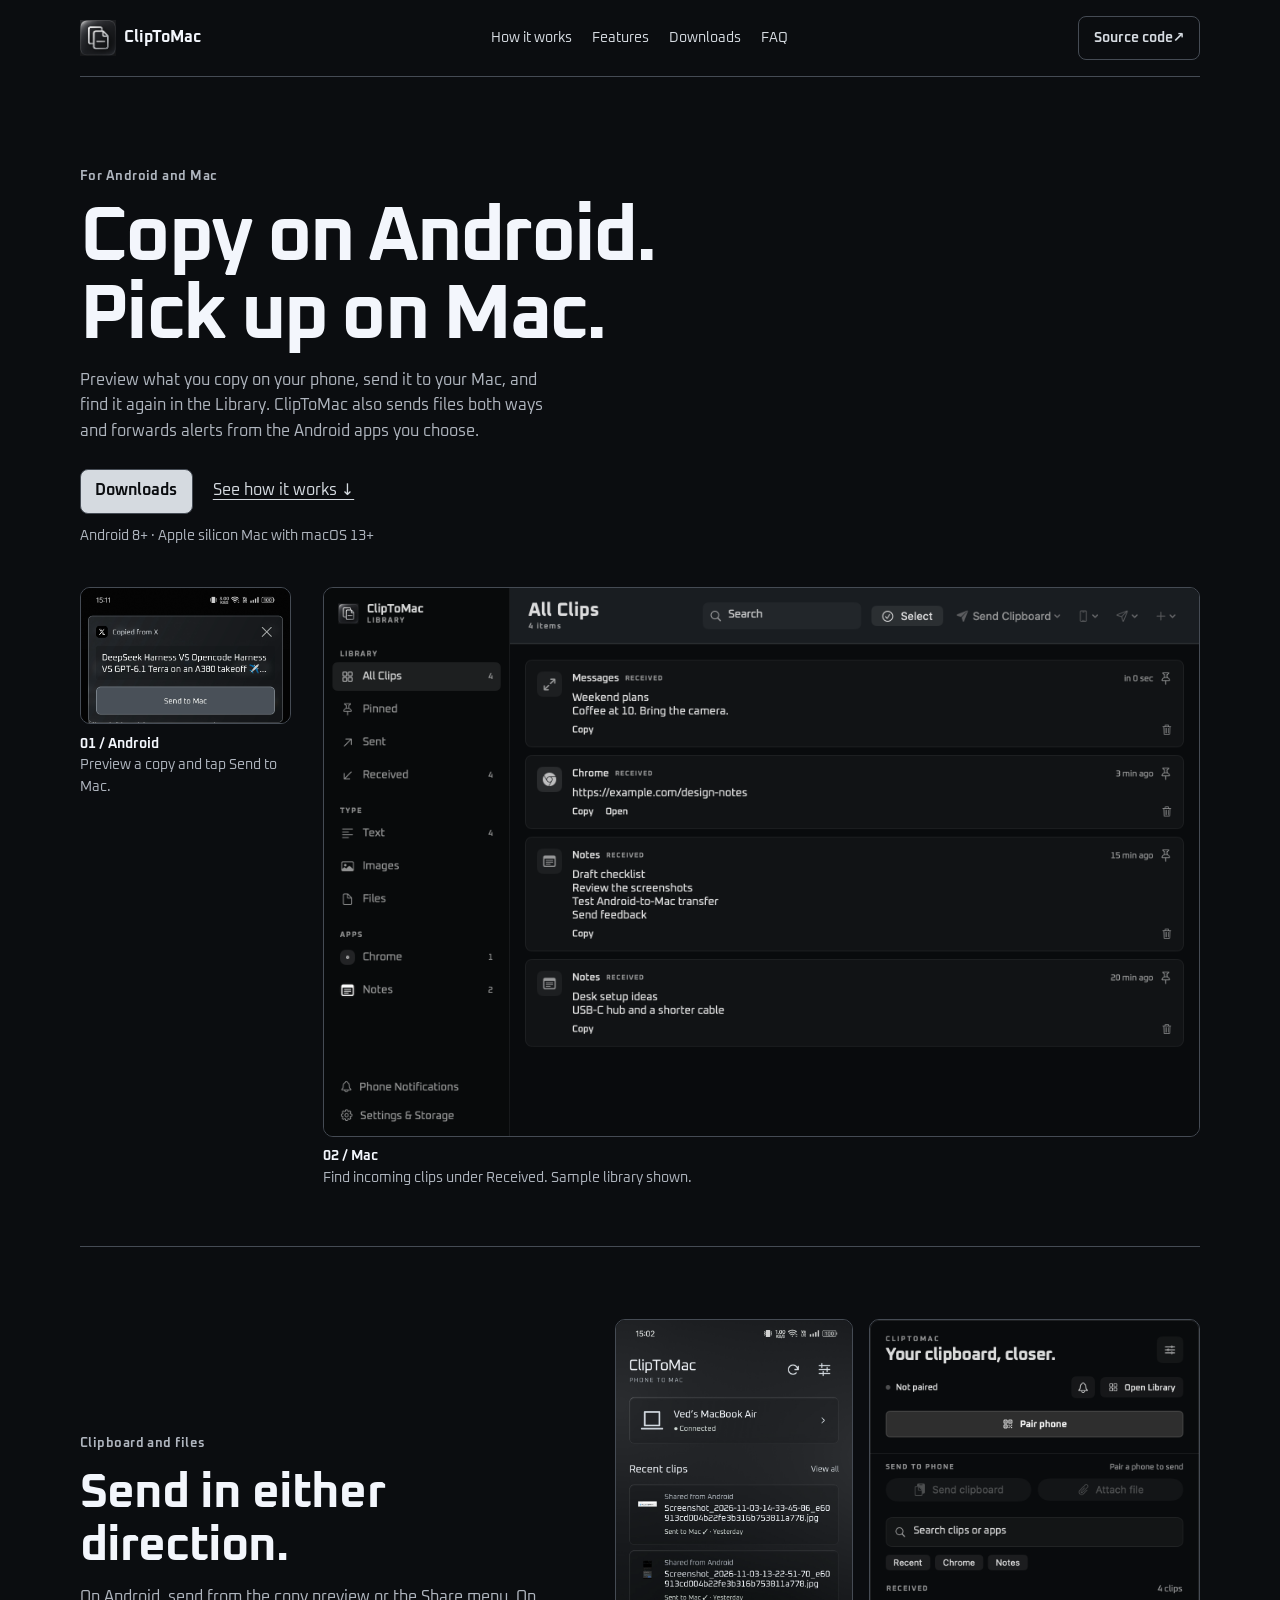
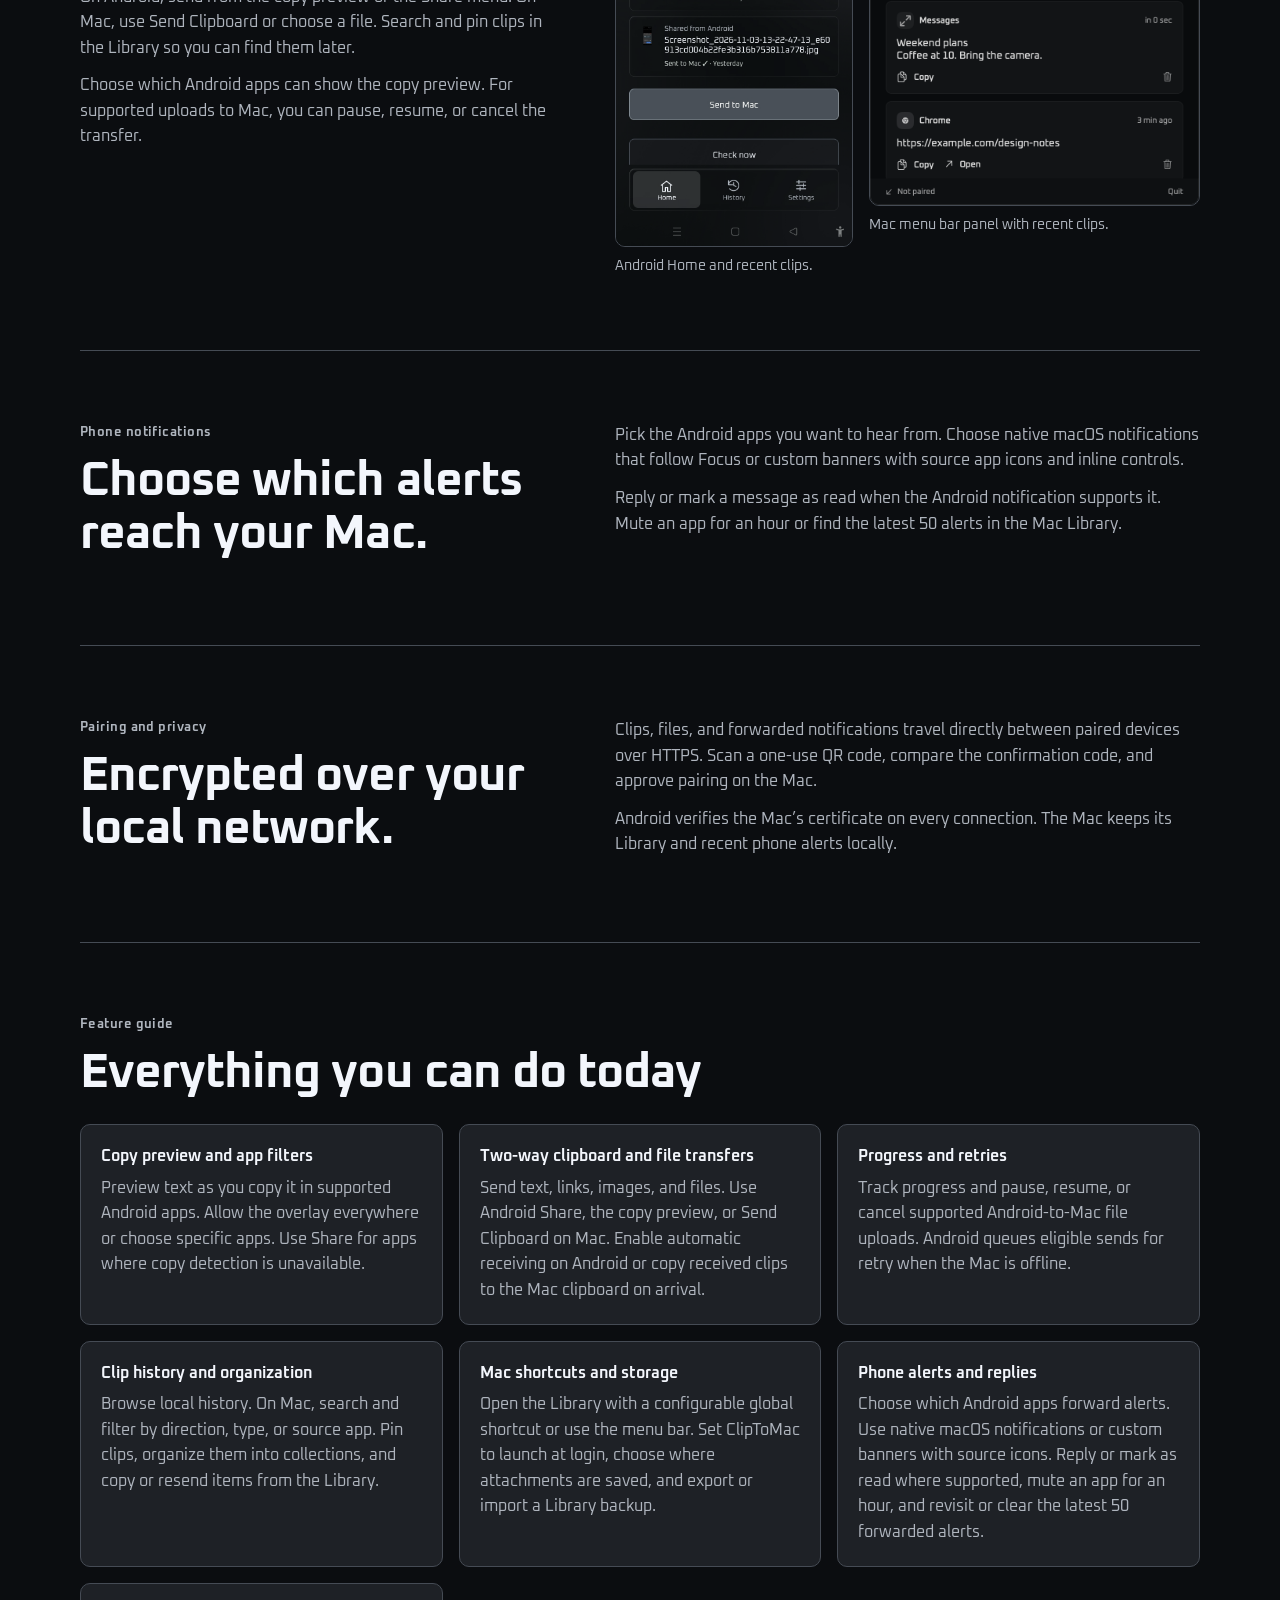
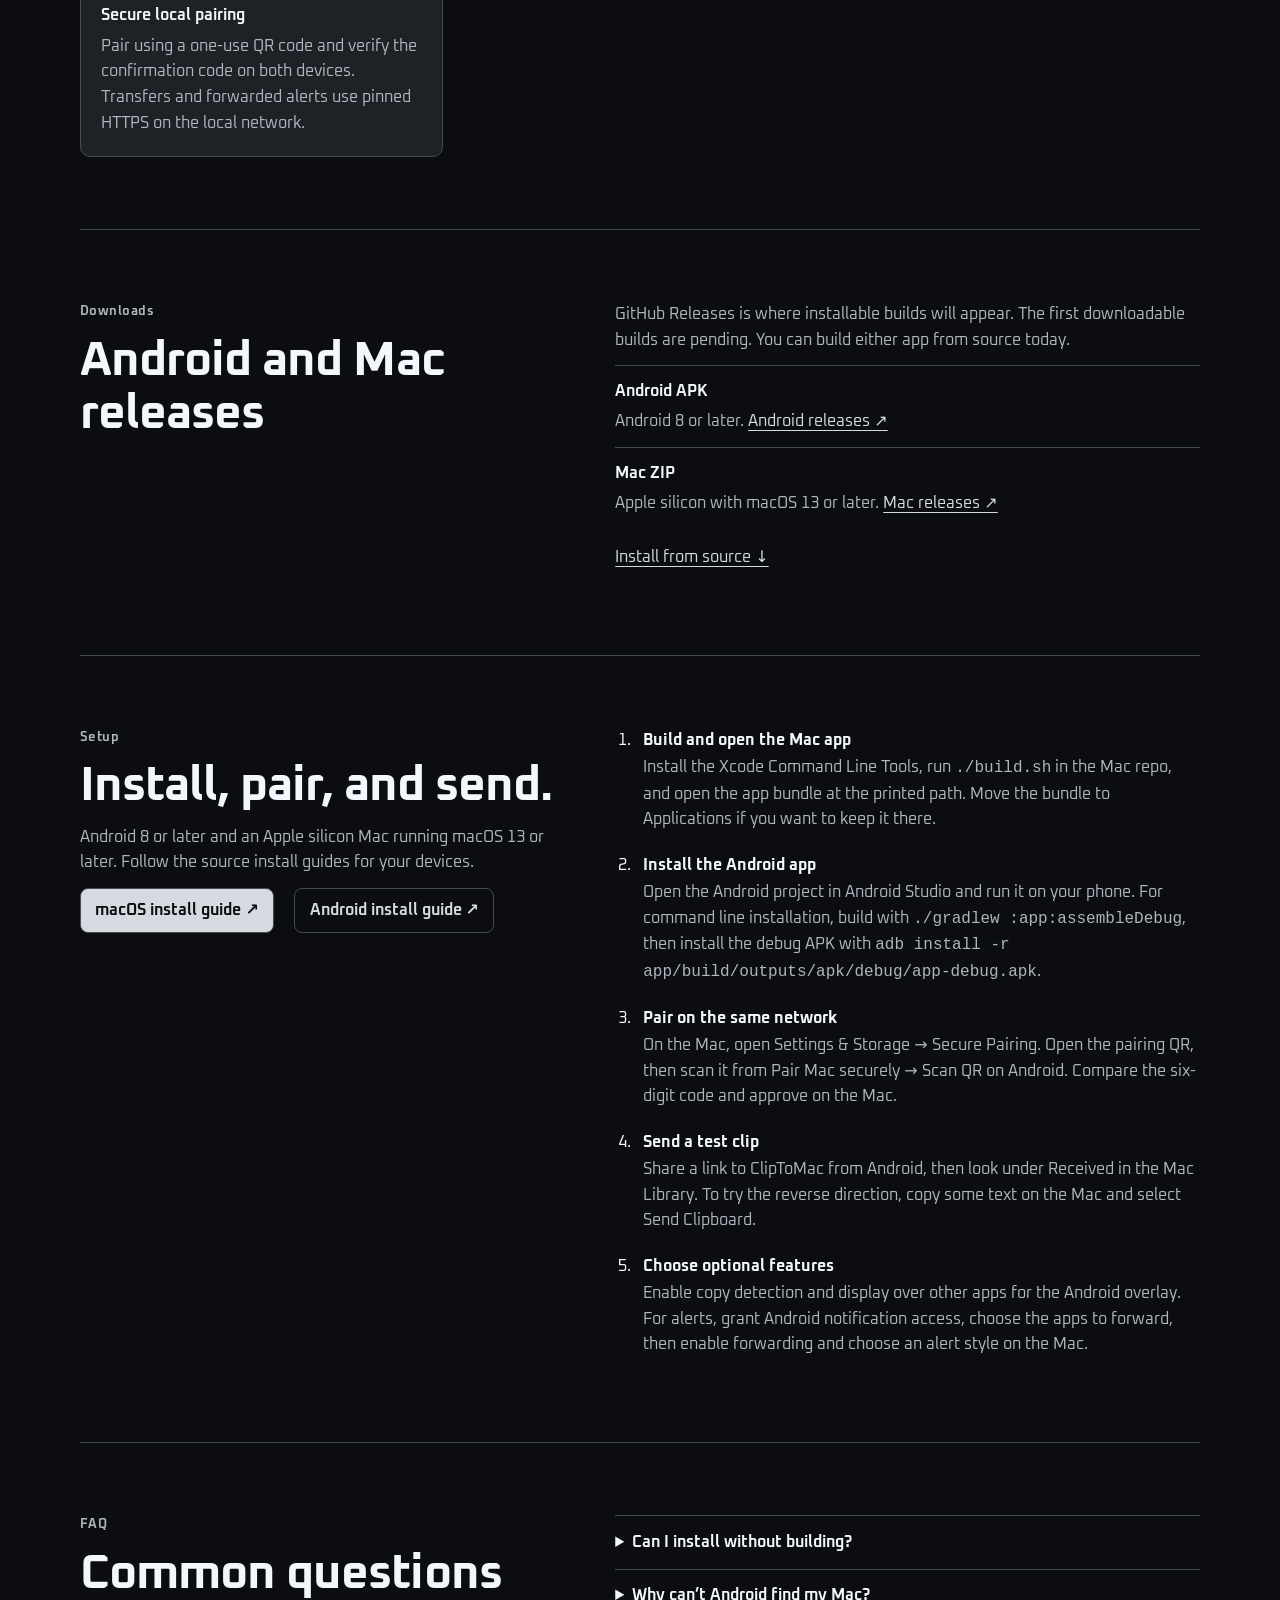
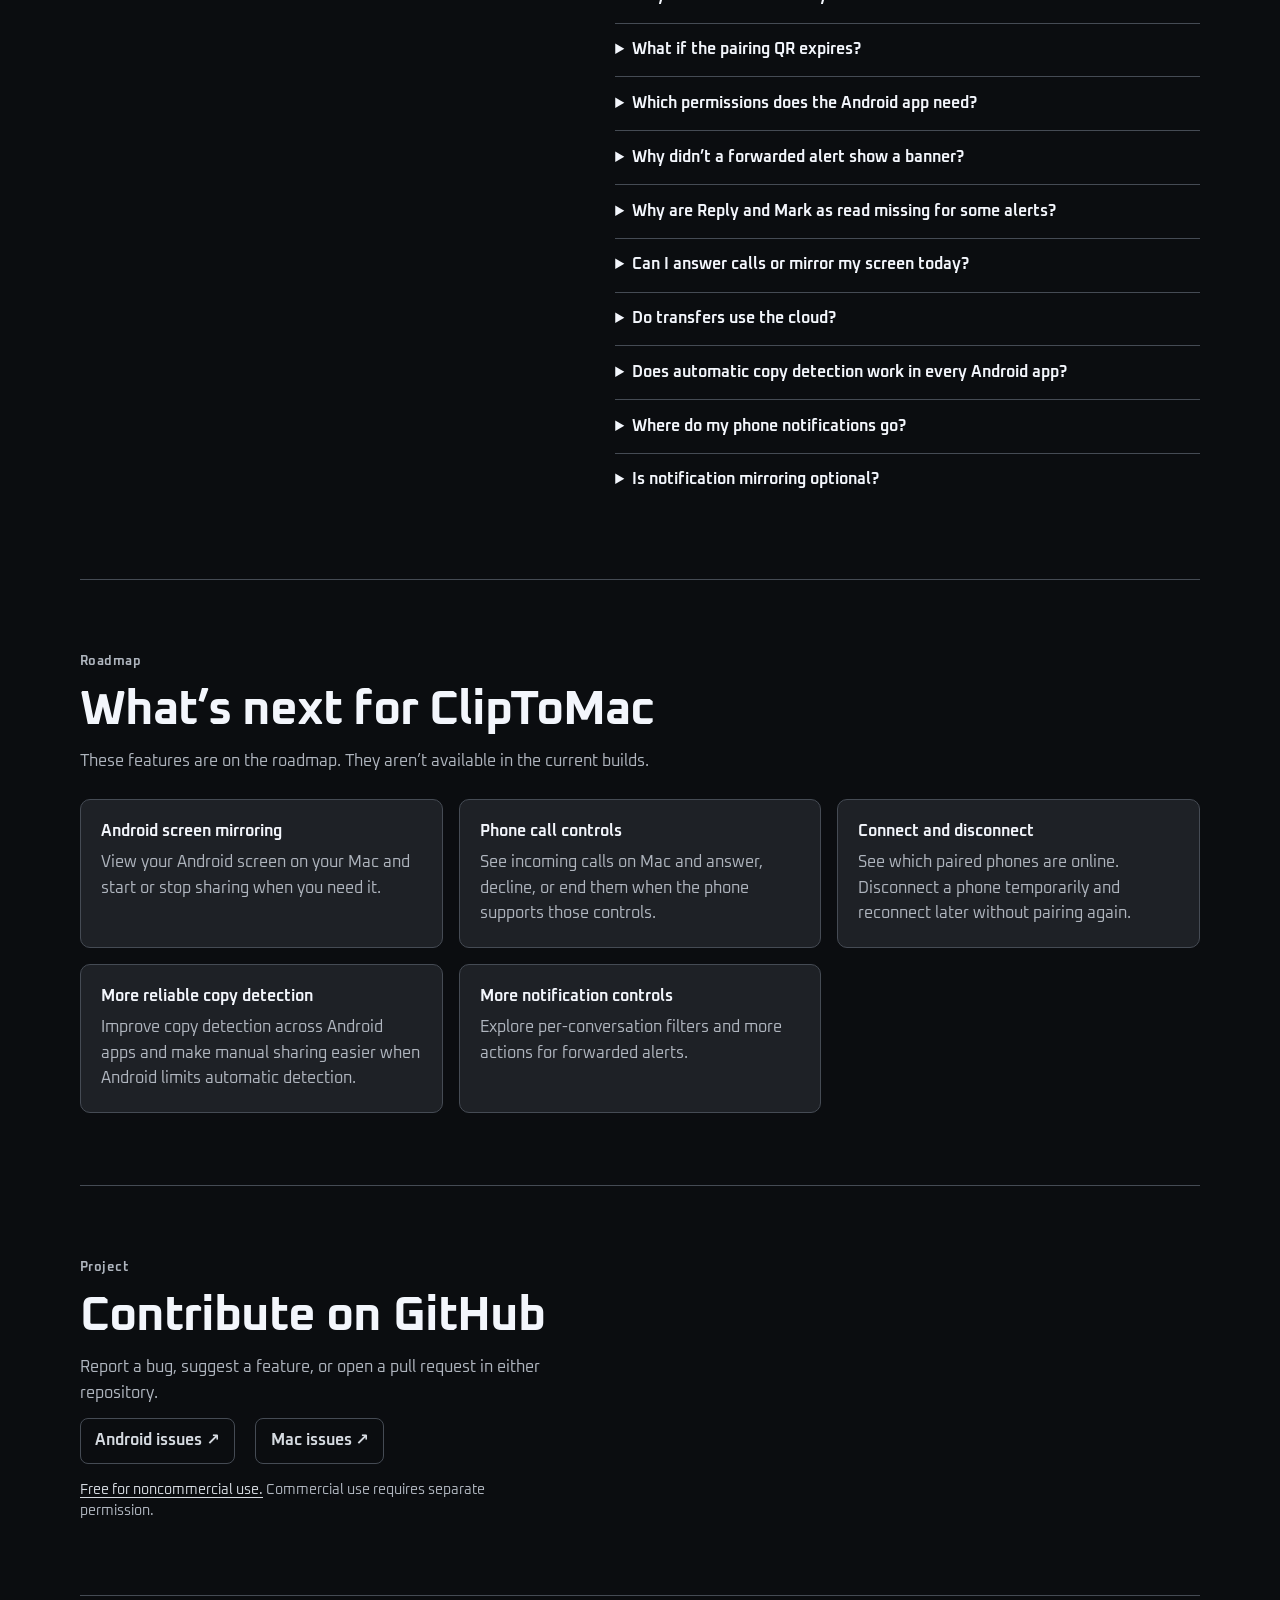
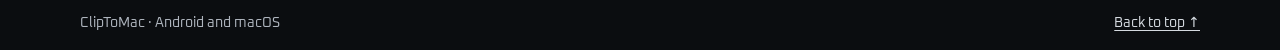
==== index.html @ dec657f2 "Publish ClipToMac website" ====
<!doctype html>
<html lang="en">
<head>
  <meta charset="utf-8">
  <meta name="viewport" content="width=device-width, initial-scale=1">
  <meta name="description" content="Move clips and files between Android and Mac, and see selected phone notifications on your desktop.">
  <meta name="theme-color" content="#0b0d10">
  <title>ClipToMac — Android and Mac, in sync</title>
  <link rel="icon" href="assets/cliptomac.png">
  <link rel="stylesheet" href="style.css">
</head>
<body>
  <a class="skip-link" href="#main">Skip to content</a>
  <header class="shell topbar">
    <a class="brand" href="#"><img src="assets/cliptomac.png" alt="" width="36" height="36">ClipToMac</a>
    <nav aria-label="Main"><a href="#features">How it works</a><a href="#all-features">Features</a><a href="#downloads">Downloads</a><a href="#faq">FAQ</a></nav>
    <a class="button quiet source-link" href="https://github.com/vedraj360/cliptomac-mac">Source code <span aria-hidden="true">↗</span></a>
  </header>
  <main id="main" class="shell">
    <section class="hero" aria-labelledby="hero-title">
      <div class="hero-copy">
        <p class="eyebrow">For Android and Mac</p>
        <h1 id="hero-title">Copy on Android.<br>Pick up on Mac.</h1>
        <p>Preview what you copy on your phone, send it to your Mac, and find it again in the Library. ClipToMac also sends files both ways and forwards alerts from the Android apps you choose.</p>
        <div class="hero-actions">
          <a class="button primary" href="#downloads">Downloads</a>
          <a href="#features">See how it works ↓</a>
        </div>
        <p class="hero-note">Android 8+ · Apple silicon Mac with macOS 13+</p>
      </div>
      <div id="screenshots" class="product-shots">
        <figure class="product-shot product-shot-phone">
          <img src="assets/android-copy-overlay.png" width="720" height="465" alt="ClipToMac copy preview on Android with a Send to Mac button">
          <figcaption><span>01 / Android</span> Preview a copy and tap Send to Mac.</figcaption>
        </figure>
        <figure class="product-shot product-shot-mac">
          <img src="assets/mac-library.png" width="2080" height="1300" alt="Mac Library with sample clips and filters for sent and received items">
          <figcaption><span>02 / Mac</span> Find incoming clips under Received. Sample library shown.</figcaption>
        </figure>
      </div>
    </section>

    <section id="features" class="section feature">
      <div>
        <p class="eyebrow">Clipboard and files</p>
        <h2>Send in either direction.</h2>
        <p>On Android, send from the copy preview or the Share menu. On Mac, use Send Clipboard or choose a file. Search and pin clips in the Library so you can find them later.</p>
        <p>Choose which Android apps can show the copy preview. For supported uploads to Mac, you can pause, resume, or cancel the transfer.</p>
      </div>
      <div class="feature-captures">
        <figure class="product-shot">
          <img src="assets/android-home.png" width="720" height="1604" loading="lazy" alt="Android Home showing the connected Mac, recent clips, and Send to Mac in Oxanium">
          <figcaption>Android Home and recent clips.</figcaption>
        </figure>
        <figure class="product-shot">
          <img src="assets/mac-menu.png" width="840" height="1240" loading="lazy" alt="ClipToMac menu bar panel with sample clips, search, and Open Library">
          <figcaption>Mac menu bar panel with recent clips.</figcaption>
        </figure>
      </div>
    </section>

    <section id="notifications" class="section split">
      <div><p class="eyebrow">Phone notifications</p><h2>Choose which alerts reach your Mac.</h2></div>
      <div>
        <p>Pick the Android apps you want to hear from. Choose native macOS notifications that follow Focus or custom banners with source app icons and inline controls.</p>
        <p>Reply or mark a message as read when the Android notification supports it. Mute an app for an hour or find the latest 50 alerts in the Mac Library.</p>
      </div>
    </section>

    <section id="security" class="section split">
      <div><p class="eyebrow">Pairing and privacy</p><h2>Encrypted over your local network.</h2></div>
      <div>
        <p>Clips, files, and forwarded notifications travel directly between paired devices over HTTPS. Scan a one-use QR code, compare the confirmation code, and approve pairing on the Mac.</p>
        <p>Android verifies the Mac’s certificate on every connection. The Mac keeps its Library and recent phone alerts locally.</p>
      </div>
    </section>

    <section id="all-features" class="section">
      <p class="eyebrow">Feature guide</p>
      <h2>Everything you can do today</h2>
      <dl class="feature-grid">
        <div><dt>Copy preview and app filters</dt><dd>Preview text as you copy it in supported Android apps. Allow the overlay everywhere or choose specific apps. Use Share for apps where copy detection is unavailable.</dd></div>
        <div><dt>Two-way clipboard and file transfers</dt><dd>Send text, links, images, and files. Use Android Share, the copy preview, or Send Clipboard on Mac. Enable automatic receiving on Android or copy received clips to the Mac clipboard on arrival.</dd></div>
        <div><dt>Progress and retries</dt><dd>Track progress and pause, resume, or cancel supported Android-to-Mac file uploads. Android queues eligible sends for retry when the Mac is offline.</dd></div>
        <div><dt>Clip history and organization</dt><dd>Browse local history. On Mac, search and filter by direction, type, or source app. Pin clips, organize them into collections, and copy or resend items from the Library.</dd></div>
        <div><dt>Mac shortcuts and storage</dt><dd>Open the Library with a configurable global shortcut or use the menu bar. Set ClipToMac to launch at login, choose where attachments are saved, and export or import a Library backup.</dd></div>
        <div><dt>Phone alerts and replies</dt><dd>Choose which Android apps forward alerts. Use native macOS notifications or custom banners with source icons. Reply or mark as read where supported, mute an app for an hour, and revisit or clear the latest 50 forwarded alerts.</dd></div>
        <div><dt>Secure local pairing</dt><dd>Pair using a one-use QR code and verify the confirmation code on both devices. Transfers and forwarded alerts use pinned HTTPS on the local network.</dd></div>
      </dl>
    </section>

    <section id="downloads" class="section split">
      <div><p class="eyebrow">Downloads</p><h2>Android and Mac releases</h2></div>
      <div>
        <p>GitHub Releases is where installable builds will appear. The first downloadable builds are pending. You can build either app from source today.</p>
        <dl class="feature-list">
          <div><dt>Android APK</dt><dd>Android 8 or later. <a href="https://github.com/vedraj360/cliptomac-android/releases">Android releases ↗</a></dd></div>
          <div><dt>Mac ZIP</dt><dd>Apple silicon with macOS 13 or later. <a href="https://github.com/vedraj360/cliptomac-mac/releases">Mac releases ↗</a></dd></div>
        </dl>
        <p><a href="#setup">Install from source ↓</a></p>
      </div>
    </section>

    <section id="setup" class="section setup">
      <div>
        <p class="eyebrow">Setup</p>
        <h2>Install, pair, and send.</h2>
        <p>Android 8 or later and an Apple silicon Mac running macOS 13 or later. Follow the source install guides for your devices.</p>
        <div class="setup-links">
          <a class="button primary" href="https://github.com/vedraj360/cliptomac-mac#install-from-source">macOS install guide ↗</a>
          <a class="button quiet" href="https://github.com/vedraj360/cliptomac-android#install-from-source">Android install guide ↗</a>
        </div>
      </div>
      <ol>
        <li><div><h3>Build and open the Mac app</h3><p>Install the Xcode Command Line Tools, run <code>./build.sh</code> in the Mac repo, and open the app bundle at the printed path. Move the bundle to Applications if you want to keep it there.</p></div></li>
        <li><div><h3>Install the Android app</h3><p>Open the Android project in Android Studio and run it on your phone. For command line installation, build with <code>./gradlew :app:assembleDebug</code>, then install the debug APK with <code>adb install -r app/build/outputs/apk/debug/app-debug.apk</code>.</p></div></li>
        <li><div><h3>Pair on the same network</h3><p>On the Mac, open Settings &amp; Storage → Secure Pairing. Open the pairing QR, then scan it from Pair Mac securely → Scan QR on Android. Compare the six-digit code and approve on the Mac.</p></div></li>
        <li><div><h3>Send a test clip</h3><p>Share a link to ClipToMac from Android, then look under Received in the Mac Library. To try the reverse direction, copy some text on the Mac and select Send Clipboard.</p></div></li>
        <li><div><h3>Choose optional features</h3><p>Enable copy detection and display over other apps for the Android overlay. For alerts, grant Android notification access, choose the apps to forward, then enable forwarding and choose an alert style on the Mac.</p></div></li>
      </ol>
    </section>

    <section id="faq" class="section faq">
      <div><p class="eyebrow">FAQ</p><h2>Common questions</h2></div>
      <div>
        <details><summary>Can I install without building?</summary><p>Check Downloads for installable releases. The source guides below Downloads cover building either app today.</p></details>
        <details><summary>Why can’t Android find my Mac?</summary><p>Keep ClipToMac open on the Mac and check that both devices are on the same network. Guest Wi-Fi can isolate devices. If macOS asks for local network access, allow ClipToMac to connect.</p></details>
        <details><summary>What if the pairing QR expires?</summary><p>Open a fresh pairing QR on the Mac and scan it again. Compare the six-digit code before approving.</p></details>
        <details><summary>Which permissions does the Android app need?</summary><p>Camera access is used to scan a pairing QR. The copy overlay uses accessibility and display-over-other-apps access. Notification forwarding uses notification access. You can share clips manually without enabling the overlay or forwarding.</p></details>
        <details><summary>Why didn’t a forwarded alert show a banner?</summary><p>Check app selection and forwarding on both devices. For macOS notifications, also check ClipToMac’s notification permissions, banner style, and the active Focus. The Library keeps recent forwarded alerts.</p></details>
        <details><summary>Why are Reply and Mark as read missing for some alerts?</summary><p>ClipToMac only offers actions that the Android notification supports. In macOS Notification Center, some actions may be under Options.</p></details>
        <details><summary>Can I answer calls or mirror my screen today?</summary><p>Call controls and screen mirroring are on the roadmap.</p></details>
        <details><summary>Do transfers use the cloud?</summary><p>Transfers go directly between paired devices on your local network using pinned HTTPS.</p></details>
        <details><summary>Does automatic copy detection work in every Android app?</summary><p>Android and the source app can limit copy detection. Use the Android Share menu if a copy is missed.</p></details>
        <details><summary>Where do my phone notifications go?</summary><p>Choose native macOS notifications for Notification Center and Focus, or custom banners for the source app icon and inline controls. The Mac Library keeps the latest 50 forwarded alerts locally. You can clear them there.</p></details>
        <details><summary>Is notification mirroring optional?</summary><p>Yes. Enable notification access on Android and choose which apps can forward alerts. You can turn forwarding off at any time.</p></details>
      </div>
    </section>

    <section id="roadmap" class="section">
      <p class="eyebrow">Roadmap</p>
      <h2>What’s next for ClipToMac</h2>
      <p>These features are on the roadmap. They aren’t available in the current builds.</p>
      <dl class="feature-grid">
        <div><dt>Android screen mirroring</dt><dd>View your Android screen on your Mac and start or stop sharing when you need it.</dd></div>
        <div><dt>Phone call controls</dt><dd>See incoming calls on Mac and answer, decline, or end them when the phone supports those controls.</dd></div>
        <div><dt>Connect and disconnect</dt><dd>See which paired phones are online. Disconnect a phone temporarily and reconnect later without pairing again.</dd></div>
        <div><dt>More reliable copy detection</dt><dd>Improve copy detection across Android apps and make manual sharing easier when Android limits automatic detection.</dd></div>
        <div><dt>More notification controls</dt><dd>Explore per-conversation filters and more actions for forwarded alerts.</dd></div>
      </dl>
    </section>

    <section id="contribute" class="section contribute">
      <p class="eyebrow">Project</p>
      <h2>Contribute on GitHub</h2>
      <p>Report a bug, suggest a feature, or open a pull request in either repository.</p>
      <div class="setup-links">
        <a class="button quiet" href="https://github.com/vedraj360/cliptomac-android/issues">Android issues ↗</a>
        <a class="button quiet" href="https://github.com/vedraj360/cliptomac-mac/issues">Mac issues ↗</a>
      </div>
      <p class="license"><a href="https://github.com/vedraj360/cliptomac-mac/blob/main/LICENSE">Free for noncommercial use.</a> Commercial use requires separate permission.</p>
    </section>
  </main>
  <footer class="shell"><span>ClipToMac · Android and macOS</span><a href="#">Back to top ↑</a></footer>
</body>
</html>
---- style.css ----
@font-face {
  font-family: Oxanium;
  src: url("assets/fonts/oxanium-latin.woff2") format("woff2");
  font-style: normal;
  font-weight: 400 800;
  font-display: swap;
}

:root {
  color-scheme: dark;
  --bg: #0b0d10;
  --surface: #1e2126;
  --ink: #f3f6fc;
  --muted: #afb5be;
  --accent: #d5dae0;
  --line: #454b54;
}

* { box-sizing: border-box; }

body {
  margin: 0;
  background: var(--bg);
  color: var(--ink);
  font: 1rem/1.6 Oxanium, system-ui, sans-serif;
}

.shell { width: min(1120px, calc(100% - 2.5rem)); margin-inline: auto; }
a { color: var(--accent); text-underline-offset: .22em; }
a:hover { color: var(--ink); }
:focus-visible { outline: 2px solid var(--accent); outline-offset: 4px; }
.skip-link { position: absolute; left: 1rem; top: 1rem; transform: translateY(-200%); padding: .5rem 1rem; background: var(--surface); }
.skip-link:focus { transform: none; }

.topbar, .brand, nav, .hero-actions, .setup-links, footer {
  display: flex;
  flex-wrap: wrap;
  align-items: center;
  gap: .75rem 1.25rem;
}

.topbar, footer { justify-content: space-between; padding-block: 1rem; }
.topbar { border-bottom: 1px solid var(--line); }
.brand { gap: .5rem; color: var(--ink); font-weight: 700; }
.brand, nav a, .button { text-decoration: none; }
nav, footer, .source-link { font-size: .875rem; }

.button {
  display: inline-flex;
  align-items: center;
  min-height: 44px;
  padding: .55rem .9rem;
  border: 1px solid var(--line);
  border-radius: 8px;
  font-weight: 650;
}

.button.primary { background: var(--accent); color: var(--bg); }
.button.primary:hover { background: var(--ink); }
.button.quiet:hover { background: var(--surface); }

h1, h2, h3, p { margin: 0 0 .75rem; }
h1 { font-size: clamp(2.55rem, 6vw, 5.2rem); line-height: 1.02; letter-spacing: -.035em; }
h2 { font-size: clamp(1.8rem, 4vw, 3rem); line-height: 1.1; letter-spacing: -.02em; }
h3 { font-size: 1rem; line-height: 1.4; }
p, figcaption, footer { color: var(--muted); }
.eyebrow { font-size: .8rem; font-weight: 650; letter-spacing: .035em; }
.hero { padding-block: clamp(3rem, 7vw, 6rem) 3.5rem; border-bottom: 1px solid var(--line); }
.hero-copy > p:not(.eyebrow) { max-width: 53ch; }
.hero-actions { margin-block: 1.5rem .75rem; }
.hero-note { font-size: .85rem; }

.product-shots {
  display: grid;
  grid-template-columns: minmax(0, .24fr) minmax(0, 1fr);
  align-items: start;
  gap: clamp(1rem, 3vw, 2rem);
  margin-top: 2.5rem;
}

.product-shot { margin: 0; }
.product-shot img { display: block; width: 100%; height: auto; border: 1px solid var(--line); border-radius: 10px; }
figcaption { margin-top: .6rem; font-size: .85rem; }
figcaption span { display: block; color: var(--ink); font-weight: 650; }

.section { padding-block: clamp(2.5rem, 6vw, 4.5rem); border-bottom: 1px solid var(--line); }
.split, .setup, .faq, .feature { display: grid; grid-template-columns: minmax(0, 1fr) minmax(0, 1.2fr); gap: 1.5rem 3rem; align-items: start; }
.feature { align-items: center; }
.feature p, .contribute p { max-width: 56ch; }
.feature-captures { display: grid; grid-template-columns: minmax(0, .72fr) minmax(0, 1fr); align-items: start; gap: 1rem; }
.setup ol { margin: 0; padding-left: 1.25rem; }
.setup li { padding-left: .5rem; }
.setup li + li { margin-top: 1.25rem; }
.setup h3 { margin-bottom: .25rem; }
.setup code { overflow-wrap: anywhere; }
details { border-top: 1px solid var(--line); padding-block: .85rem; }
details p { margin: .65rem 0 0; }
summary { cursor: pointer; font-weight: 650; }
.license { margin: 1rem 0 0; font-size: .85rem; }

@media (max-width: 650px) {
  .topbar nav { order: 1; width: 100%; }
  .product-shots, .split, .setup, .faq, .feature { grid-template-columns: 1fr; }
  .product-shot-phone { width: min(62%, 210px); justify-self: center; }
}

.feature-list { margin: 0 0 1rem; }
.feature-list > div { padding-block: .8rem; border-top: 1px solid var(--line); }
.feature-list dt { font-weight: 650; }
.feature-list dd { margin: .25rem 0 0; color: var(--muted); }

.feature-grid {
  display: grid;
  grid-template-columns: repeat(auto-fit, minmax(min(100%, 17rem), 1fr));
  gap: 1rem;
  margin: 1.5rem 0 0;
}

.feature-grid > div {
  padding: 1.25rem;
  border: 1px solid var(--line);
  border-radius: 10px;
  background: var(--surface);
}

.feature-grid dt { font-weight: 650; line-height: 1.4; }
.feature-grid dd { margin: .5rem 0 0; color: var(--muted); }
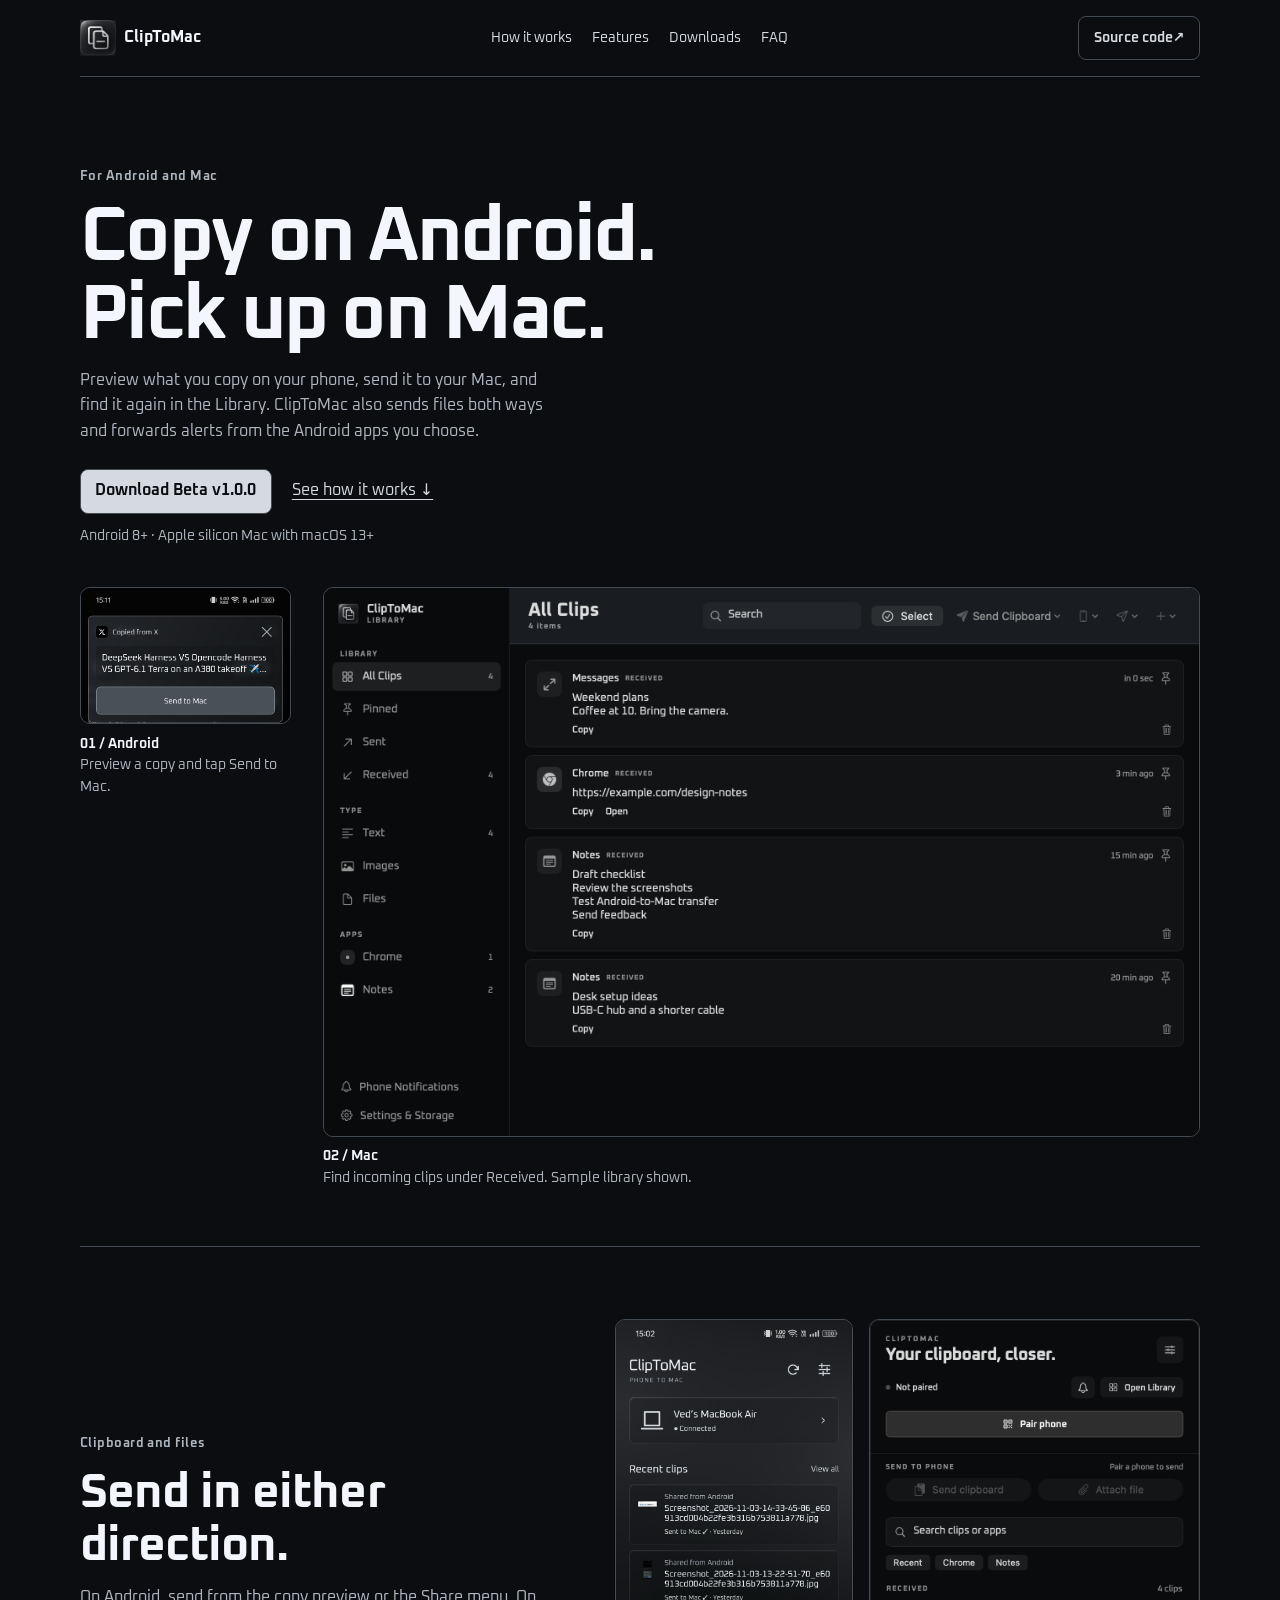
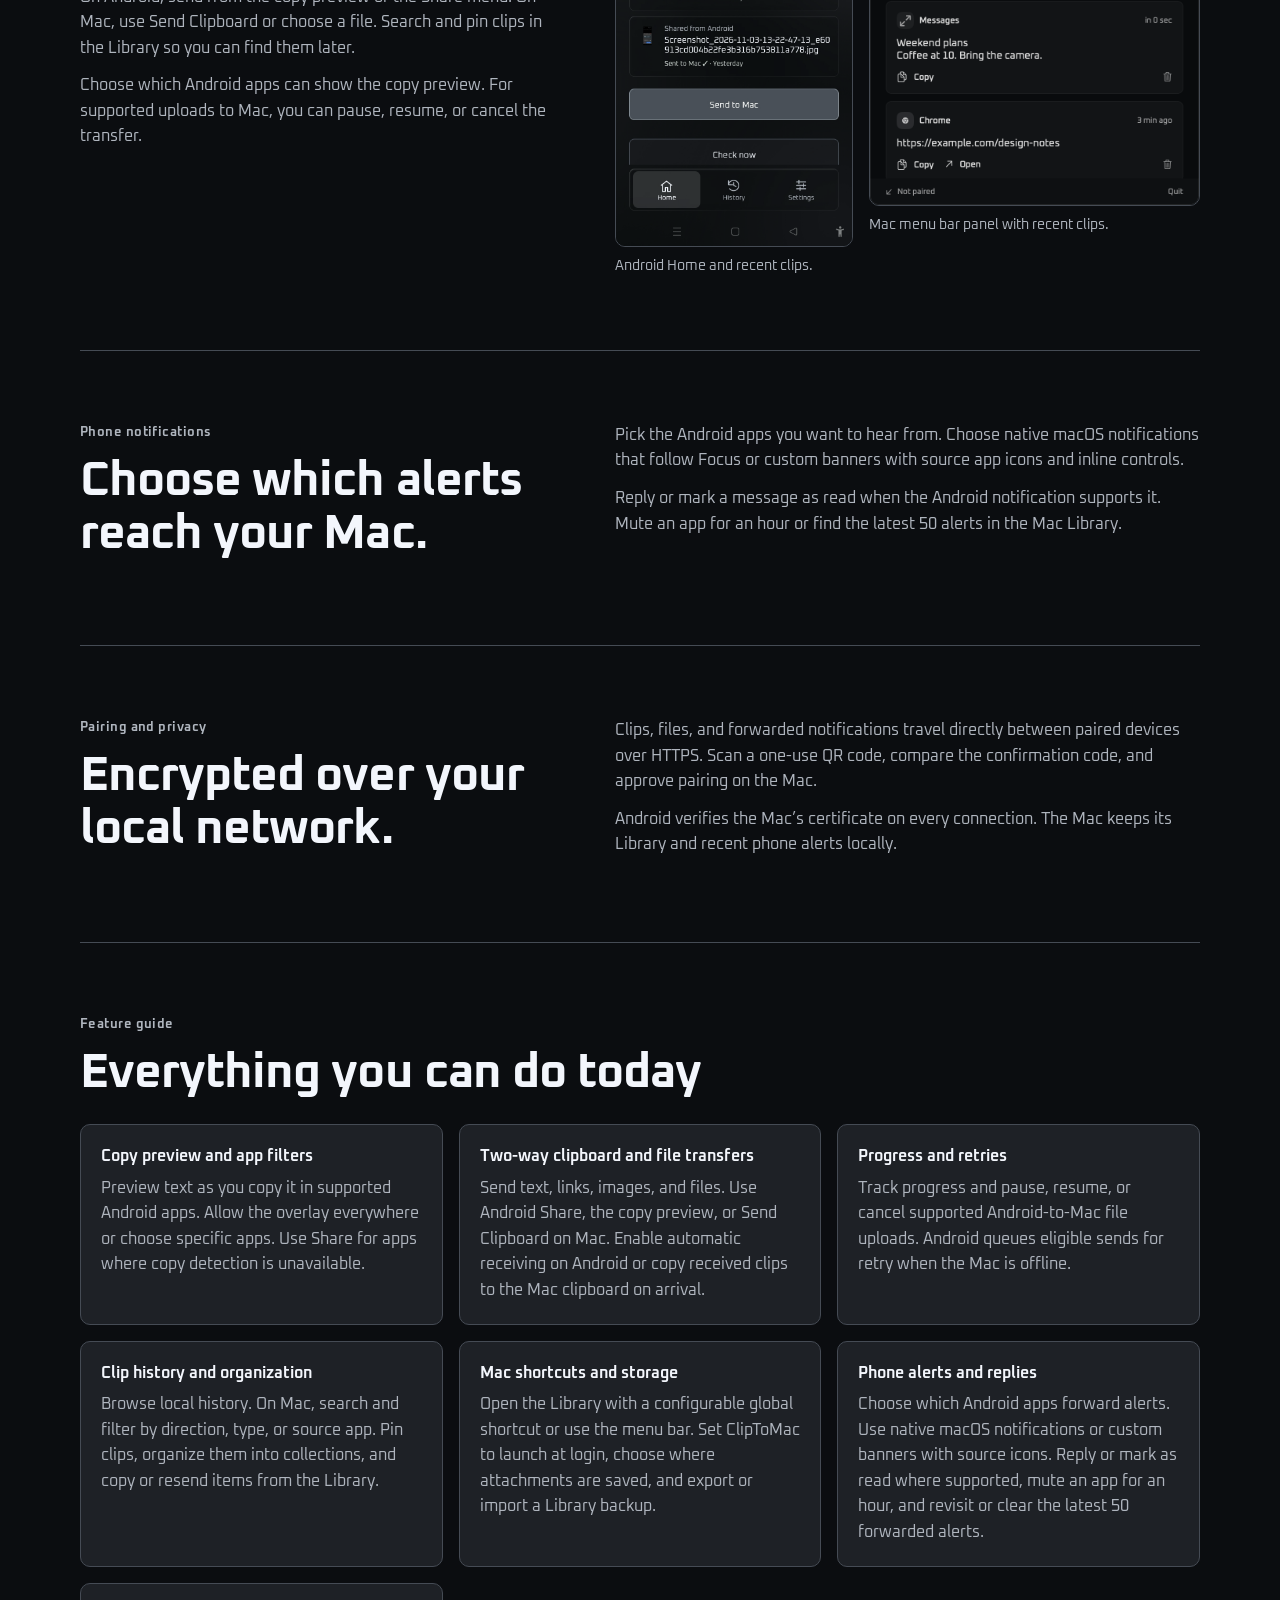
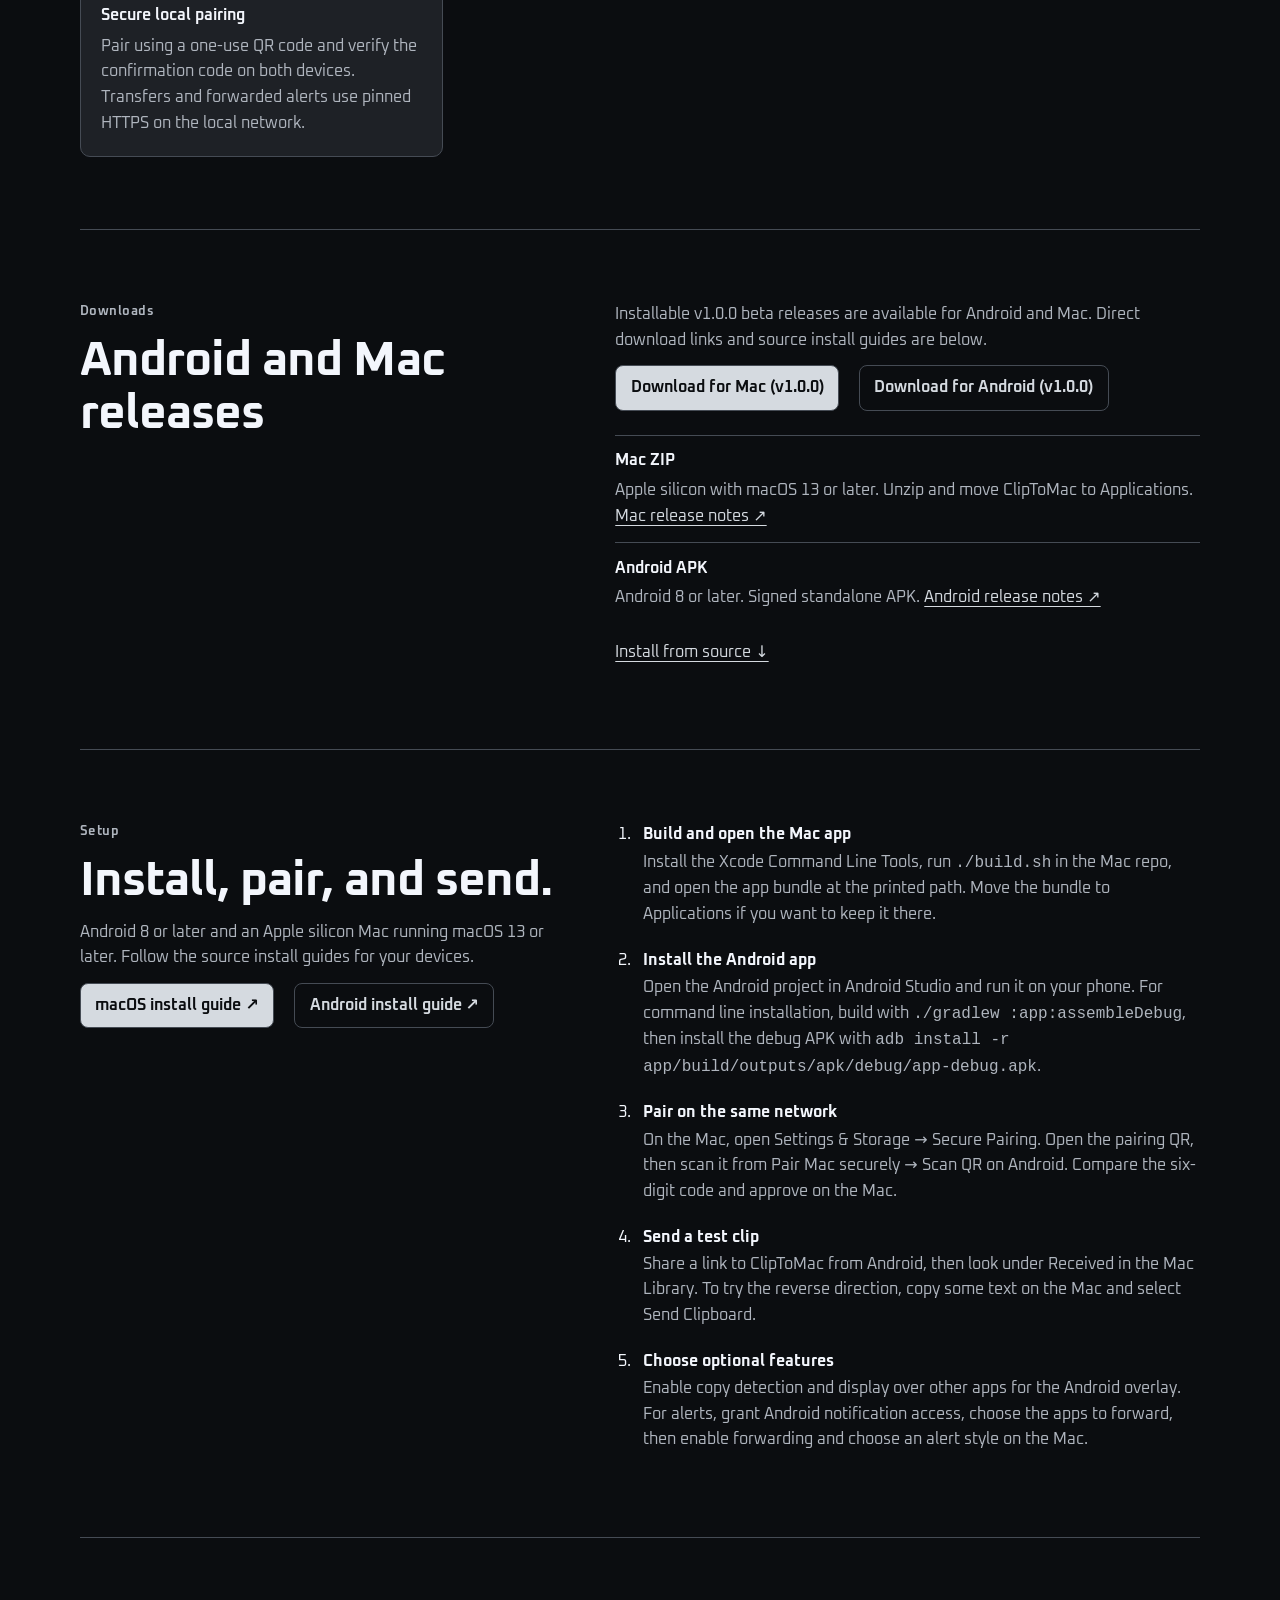
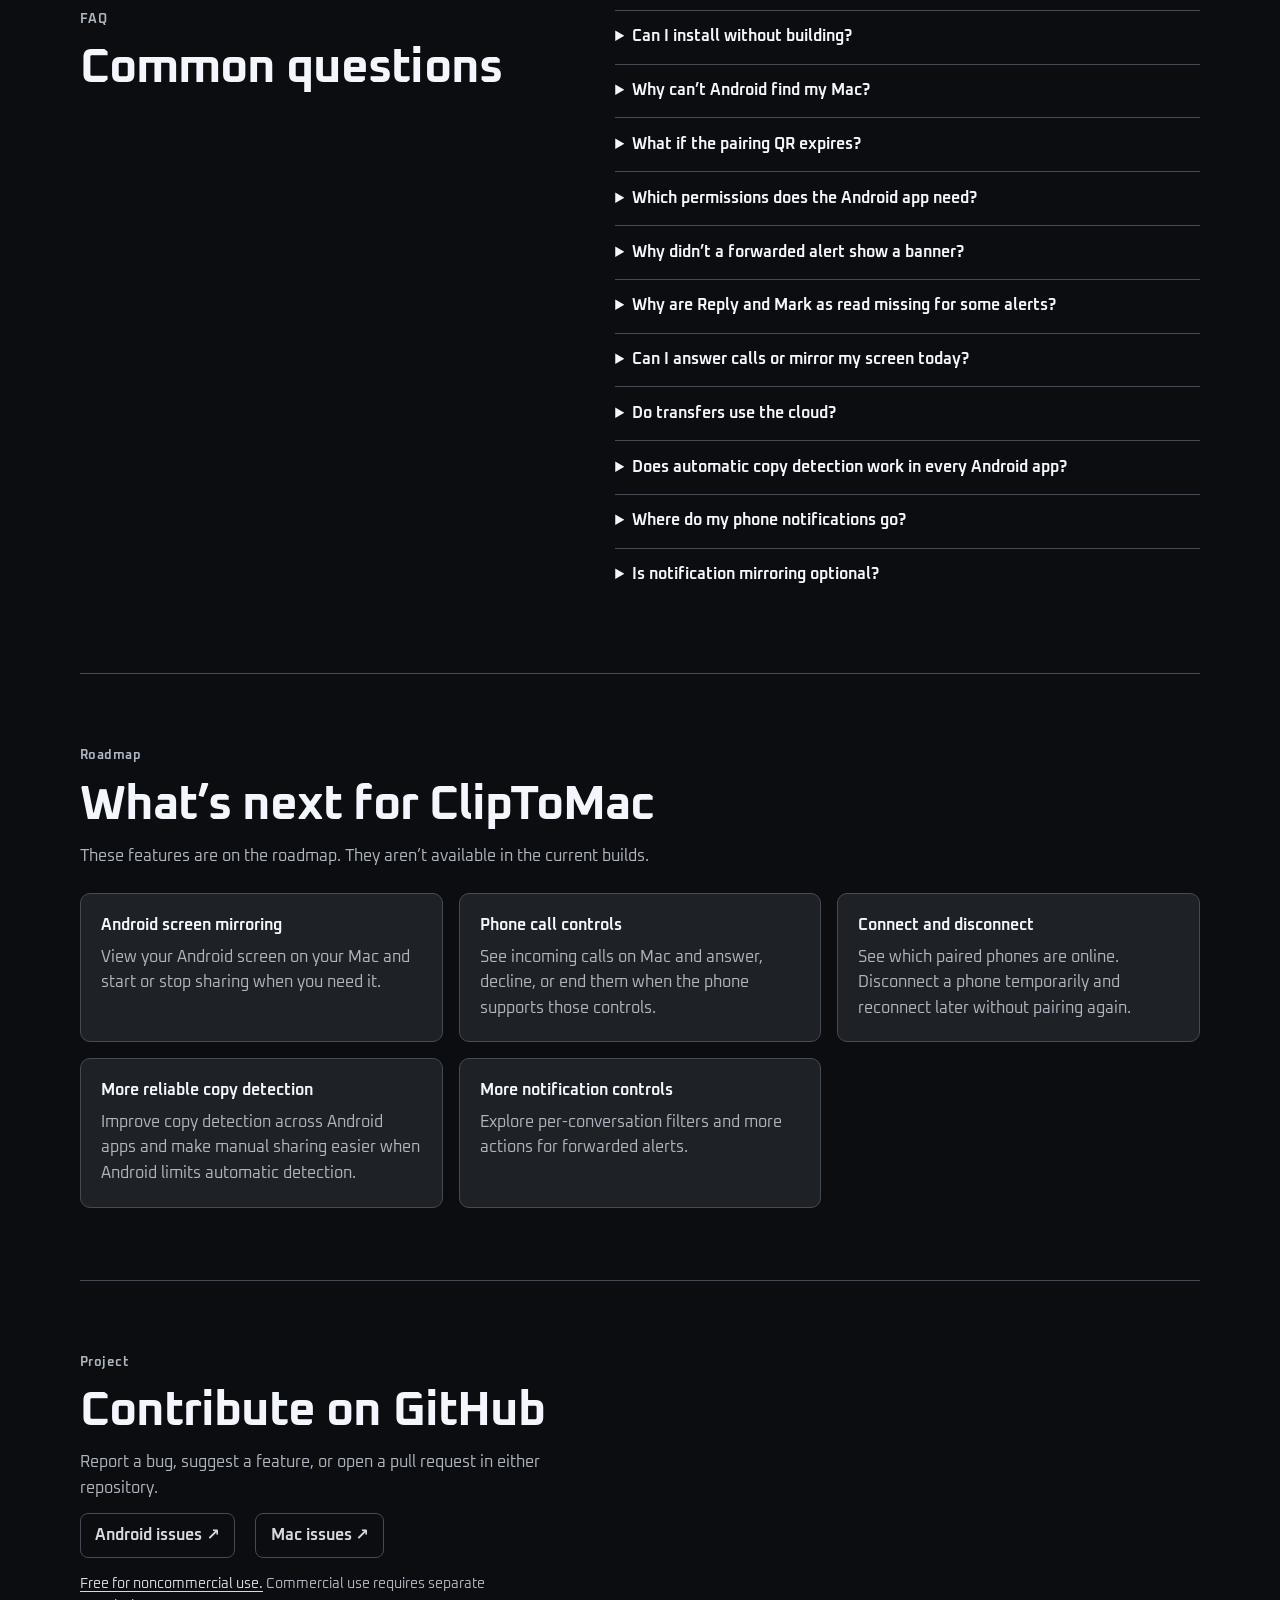
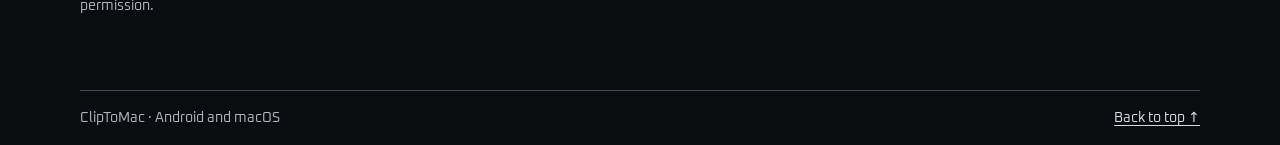
==== commit fb4a6578: "Add v1.0.0 direct download links" ====
--- a/index.html
+++ b/index.html
@@ -23,7 +23,7 @@
         <h1 id="hero-title">Copy on Android.<br>Pick up on Mac.</h1>
         <p>Preview what you copy on your phone, send it to your Mac, and find it again in the Library. ClipToMac also sends files both ways and forwards alerts from the Android apps you choose.</p>
         <div class="hero-actions">
-          <a class="button primary" href="#downloads">Downloads</a>
+          <a class="button primary" href="#downloads">Download Beta v1.0.0</a>
           <a href="#features">See how it works ↓</a>
         </div>
         <p class="hero-note">Android 8+ · Apple silicon Mac with macOS 13+</p>
@@ -92,10 +92,14 @@
     <section id="downloads" class="section split">
       <div><p class="eyebrow">Downloads</p><h2>Android and Mac releases</h2></div>
       <div>
-        <p>GitHub Releases is where installable builds will appear. The first downloadable builds are pending. You can build either app from source today.</p>
+        <p>Installable v1.0.0 beta releases are available for Android and Mac. Direct download links and source install guides are below.</p>
+        <div class="setup-links" style="margin-bottom: 1.5rem;">
+          <a class="button primary" href="https://github.com/vedraj360/cliptomac-mac/releases/download/v1.0.0/ClipToMac-macos-arm64.zip">Download for Mac (v1.0.0)</a>
+          <a class="button quiet" href="https://github.com/vedraj360/cliptomac-android/releases/download/v1.0.0/ClipToMac-android.apk">Download for Android (v1.0.0)</a>
+        </div>
         <dl class="feature-list">
-          <div><dt>Android APK</dt><dd>Android 8 or later. <a href="https://github.com/vedraj360/cliptomac-android/releases">Android releases ↗</a></dd></div>
-          <div><dt>Mac ZIP</dt><dd>Apple silicon with macOS 13 or later. <a href="https://github.com/vedraj360/cliptomac-mac/releases">Mac releases ↗</a></dd></div>
+          <div><dt>Mac ZIP</dt><dd>Apple silicon with macOS 13 or later. Unzip and move ClipToMac to Applications. <a href="https://github.com/vedraj360/cliptomac-mac/releases/tag/v1.0.0">Mac release notes ↗</a></dd></div>
+          <div><dt>Android APK</dt><dd>Android 8 or later. Signed standalone APK. <a href="https://github.com/vedraj360/cliptomac-android/releases/tag/v1.0.0">Android release notes ↗</a></dd></div>
         </dl>
         <p><a href="#setup">Install from source ↓</a></p>
       </div>
@@ -123,7 +127,7 @@
     <section id="faq" class="section faq">
       <div><p class="eyebrow">FAQ</p><h2>Common questions</h2></div>
       <div>
-        <details><summary>Can I install without building?</summary><p>Check Downloads for installable releases. The source guides below Downloads cover building either app today.</p></details>
+        <details><summary>Can I install without building?</summary><p>Yes. Pre-built v1.0.0 beta packages for Mac and Android are available in the <a href="#downloads">Downloads</a> section above. The source guides below in Setup cover building either app from source.</p></details>
         <details><summary>Why can’t Android find my Mac?</summary><p>Keep ClipToMac open on the Mac and check that both devices are on the same network. Guest Wi-Fi can isolate devices. If macOS asks for local network access, allow ClipToMac to connect.</p></details>
         <details><summary>What if the pairing QR expires?</summary><p>Open a fresh pairing QR on the Mac and scan it again. Compare the six-digit code before approving.</p></details>
         <details><summary>Which permissions does the Android app need?</summary><p>Camera access is used to scan a pairing QR. The copy overlay uses accessibility and display-over-other-apps access. Notification forwarding uses notification access. You can share clips manually without enabling the overlay or forwarding.</p></details>
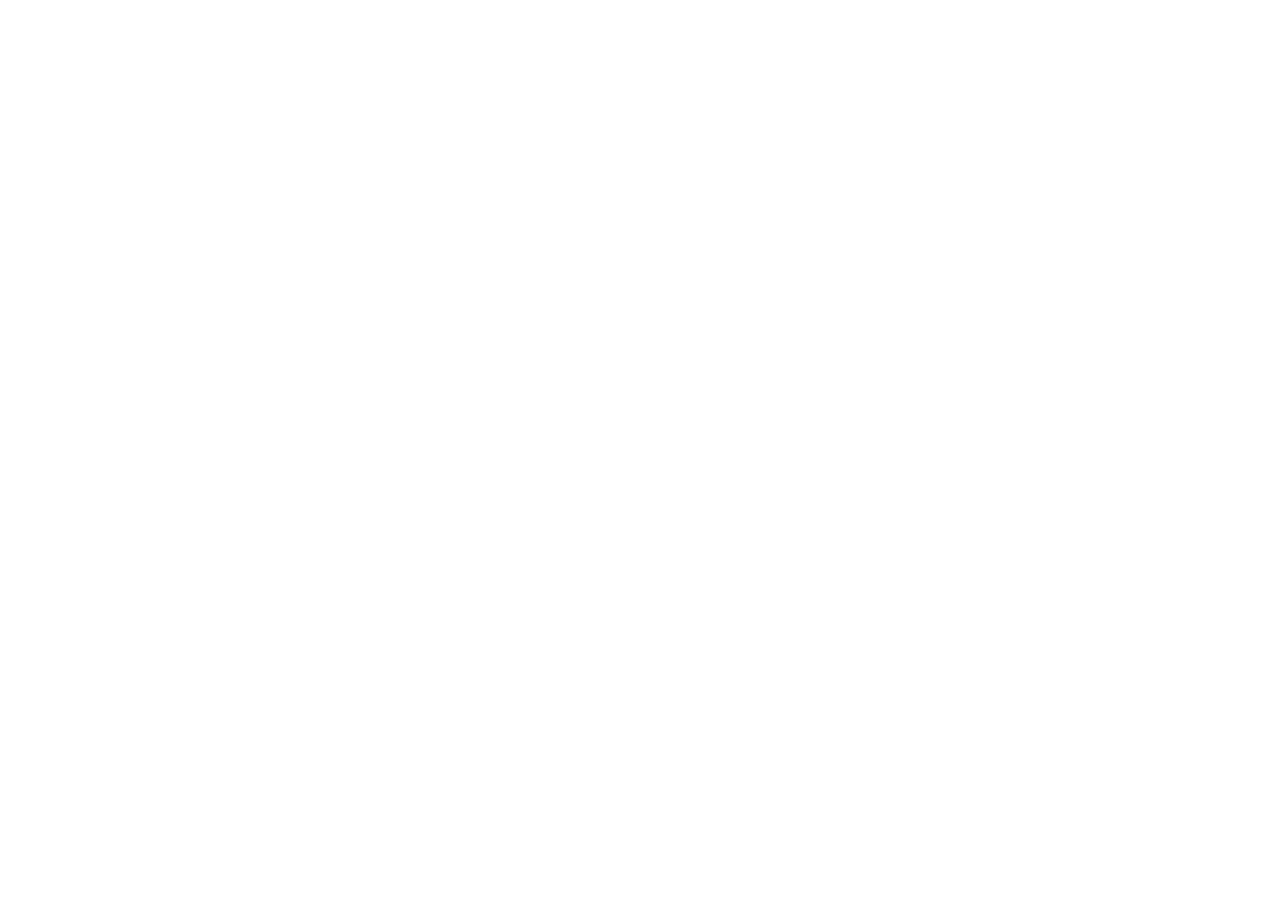
==== commit dbffd6df: "Redirect to https://cliptomac.github.io/" ====
--- a/index.html
+++ b/index.html
@@ -2,6 +2,8 @@
 <html lang="en">
 <head>
   <meta charset="utf-8">
+  <meta http-equiv="refresh" content="0; url=https://cliptomac.github.io/">
+  <link rel="canonical" href="https://cliptomac.github.io/">
   <meta name="viewport" content="width=device-width, initial-scale=1">
   <meta name="description" content="Move clips and files between Android and Mac, and see selected phone notifications on your desktop.">
   <meta name="theme-color" content="#0b0d10">
